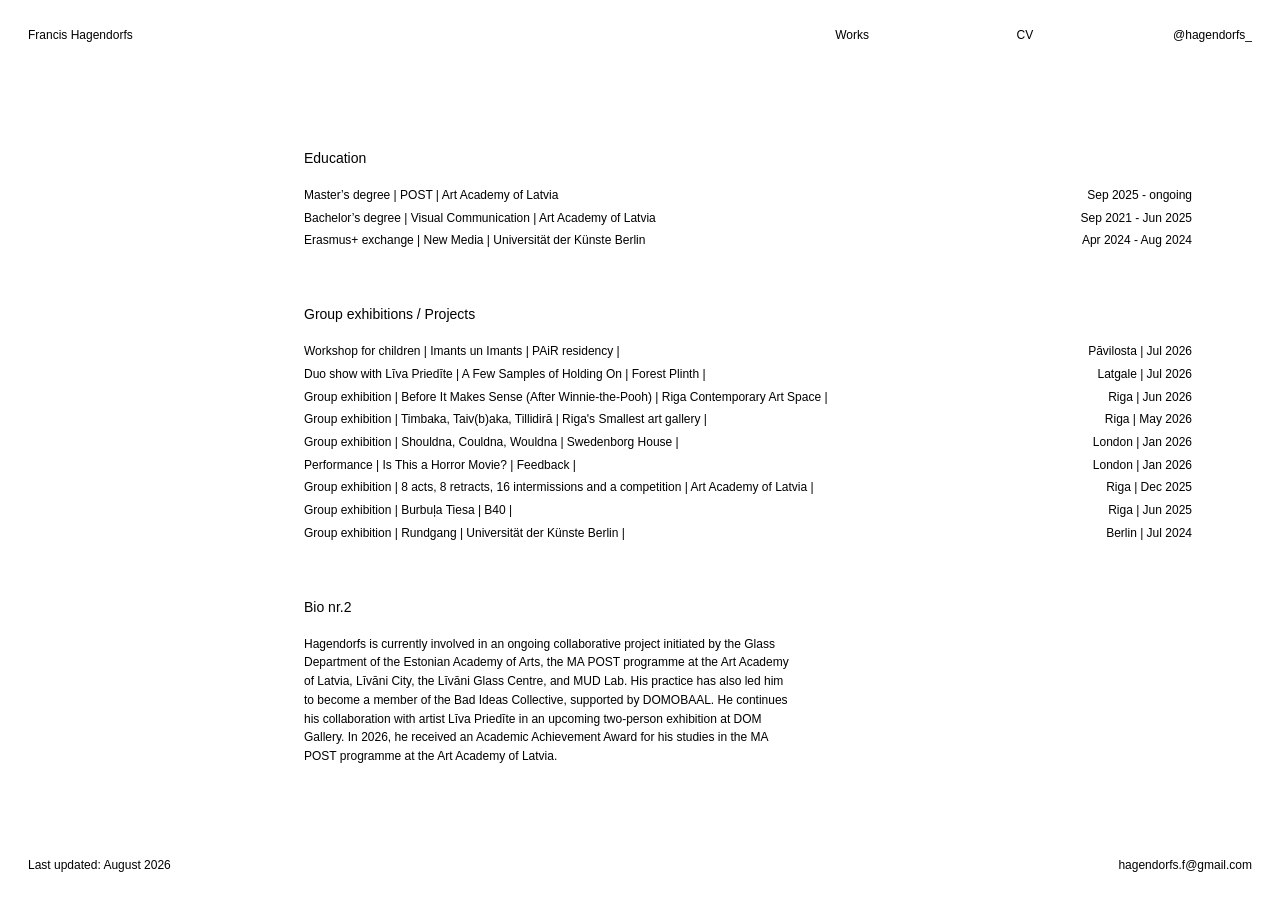
==== cv.html @ 8f119b06 "Add files via upload" ====
<!DOCTYPE html>
<html lang="en">

<head>
    <meta charset="UTF-8">
    <meta name="viewport" content="width=device-width, initial-scale=1.0">

    <title>CV — Francis Hagendorfs</title>

    <link rel="stylesheet" href="style.css">
</head>

<body>

<header class="header">

    <a href="index.html">Francis Hagendorfs</a>

    <a href="works.html">Works</a>

    <a href="cv.html">CV</a>

    <a href="https://www.instagram.com/hagendorfs_/" target="_blank">
        @hagendorfs_
    </a>

</header>

<main class="cv-page">

    <aside class="cv-spacer"></aside>

    <section class="cv-section">

        <h1>Education</h1>

        <div class="cv-entry">
            <p>Master’s degree | POST | Art Academy of Latvia</p>
            <p class="cv-date">Sep 2025 - ongoing</p>
        </div>

        <div class="cv-entry">
            <p>Bachelor’s degree | Visual Communication | Art Academy of Latvia</p>
            <p class="cv-date">Sep 2021 - Jun 2025</p>
        </div>

        <div class="cv-entry">
            <p>Erasmus+ exchange | New Media | Universität der Künste Berlin</p>
            <p class="cv-date">Apr 2024 - Aug 2024</p>
        </div>

        <section class="cv-subsection" aria-labelledby="group-exhibitions-heading">
            <h2 id="group-exhibitions-heading">Group exhibitions / Projects</h2>

            <div class="cv-entry">
                <p>Workshop for children | Imants un Imants | PAiR residency |</p>
                <p class="cv-date">Pāvilosta | Jul 2026</p>
            </div>

            <div class="cv-entry">
                <p>Duo show with Līva Priedīte | A Few Samples of Holding On | Forest Plinth |</p>
                <p class="cv-date">Latgale | Jul 2026</p>
            </div>

            <div class="cv-entry">
                <p>Group exhibition | Before It Makes Sense (After Winnie-the-Pooh) | Riga Contemporary Art Space |</p>
                <p class="cv-date">Riga | Jun 2026</p>
            </div>

            <div class="cv-entry">
                <p>Group exhibition | Timbaka, Taiv(b)aka, Tillidirā | Riga's Smallest art gallery |</p>
                <p class="cv-date">Riga | May 2026</p>
            </div>

            <div class="cv-entry">
                <p>Group exhibition | Shouldna, Couldna, Wouldna | Swedenborg House |</p>
                <p class="cv-date">London | Jan 2026</p>
            </div>

            <div class="cv-entry">
                <p>Performance | Is This a Horror Movie? | Feedback |</p>
                <p class="cv-date">London | Jan 2026</p>
            </div>

            <div class="cv-entry">
                <p>Group exhibition | 8 acts, 8 retracts, 16 intermissions and a competition | Art Academy of Latvia |</p>
                <p class="cv-date">Riga | Dec 2025</p>
            </div>

            <div class="cv-entry">
                <p>Group exhibition | Burbuļa Tiesa | B40 |</p>
                <p class="cv-date">Riga | Jun 2025</p>
            </div>

            <div class="cv-entry">
                <p>Group exhibition | Rundgang | Universität der Künste Berlin |</p>
                <p class="cv-date">Berlin | Jul 2024</p>
            </div>
        </section>

        <section class="cv-subsection cv-bio" aria-labelledby="bio-heading">
            <h2 id="bio-heading">Bio nr.2</h2>
            <p>Hagendorfs is currently involved in an ongoing collaborative project initiated by the Glass Department of the Estonian Academy of Arts, the MA POST programme at the Art Academy of Latvia, Līvāni City, the Līvāni Glass Centre, and MUD Lab. His practice has also led him to become a member of the Bad Ideas Collective, supported by DOMOBAAL. He continues his collaboration with artist Līva Priedīte in an upcoming two-person exhibition at DOM Gallery. In 2026, he received an Academic Achievement Award for his studies in the MA POST programme at the Art Academy of Latvia.</p>
        </section>

    </section>

</main>

<footer class="footer">
    <p>hagendorfs.f@gmail.com</p>
</footer>

<p class="cv-last-updated">Last updated: August 2026</p>

</body>
</html>
---- style.css ----
/* =========================
   RESET
========================= */

* {
    margin: 0;
    padding: 0;
    box-sizing: border-box;
}


/* =========================
   GENERAL
========================= */

body {
    font-family: Arial, sans-serif;
    color: black;
    background: white;
}


/* =========================
   HEADER
========================= */

.header {
    display: grid;
    grid-template-columns: 7fr 1fr 2fr 1fr;
    column-gap: 10px;
    align-items: center;
    padding: 28px 28px;
}

.header a {
    text-decoration: none;
    color: black;
    font-size: 12px;
}

.header a:nth-child(2),
.header a:nth-child(3) {
    justify-self: center;
}

.header a:last-child {
    justify-self: end;
}


/* =========================
   LANDING PAGE
========================= */

.landing {
    display: grid;
    grid-template-columns: 1fr 1fr;
    min-height: calc(100vh - 100px);
    padding: 28px;
}

.bio {
    align-self: center;
    transform: translateY(80px);
    max-width: 430px;
}

.statement {
    align-self: center;
    transform: translateY(-100px);
    justify-self: end;
    max-width: 430px;
}

.landing p {
    font-size: 12px;
    line-height: 1.56;
}

.bio h1 {
    font-size: 14px;
    font-weight: normal;
    margin: 0 0 20px;
}

.bio p + p {
    margin-top: 20px;
}


/* =========================
   FOOTER
========================= */

.footer {
    position: fixed;
    bottom: 28px;
    right: 28px;
}

.footer p {
    font-size: 12px;
}


/* =========================
   WORKS PAGE
========================= */

.works-page {
    display: grid;
    grid-template-columns: 220px 1fr;
    height: calc(100vh - 70px);
}


/* =========================
   PROJECT MENU
========================= */

.project-menu {
    padding: 28px;

    display: flex;
    flex-direction: column;
    gap: 18px;
    justify-content: end;
}

.project-menu a {
    text-decoration: none;
    color: black;
    font-size: 12px;
    line-height: 1.56;
    white-space: nowrap;
}


/* =========================
   PROJECT CONTENT
========================= */

.project-content {
    overflow-y: scroll;

    padding: 80px 28px 28px 84px;
}


/* =========================
   PROJECT TITLE
========================= */

.project-content h1 {
    font-size: 14px;
    font-weight: normal;
    line-height: 1.45;
    max-width: 310px;
}


/* =========================
   PROJECT META
========================= */

.project-meta {
    font-size: 12px;
    font-style: italic;

    margin-top: 4px;
    margin-bottom: 12px;
}


/* =========================
   PROJECT TEXT
========================= */

.project-text {
    display: grid;
    grid-template-columns: 1fr 1fr;

    column-gap: 30px;

    max-width: 1000px;
}

.project-text p {
    font-size: 12px;
    line-height: 1.56;
    margin-bottom: 14px;
}


/* =========================
   IMAGE ROW
   Work1 + Work2
========================= */

.project-images {
    display: grid;
    grid-template-columns: 0.85fr 1.15fr;
    gap: 12px;

    margin-top: 40px;
}

.project-images img {
    width: 100%;
    height: 480px;

    object-fit: cover;
    object-position: center;

    display: block;
}


/* =========================
   FULL WIDTH IMAGE
   Work3
========================= */

.project-image-full {
    width: 100%;

    margin-top: 12px;
    margin-bottom: 12px;
}

.project-text + .project-image-full {
    margin-top: 40px;
}

.project-image-full img {
    width: 100%;
    height: auto;

    display: block;
}


/* =========================
   SECOND IMAGE ROW
   Work4 + Work5
========================= */

/*
   This specifically overrides the 60px
   margin used by the first image row.
*/

.project-image-full + .project-images {
    margin-top: 0;
}

.photo-credit {
    font-size: 12px;
    line-height: 1.4;
    margin-top: 14px;
    margin-bottom: 20px;
}

.project-video {
    width: 100%;
    margin-top: 40px;
}

.project-video video {
    width: 100%;
    height: auto;
    display: block;
}

.project-video iframe {
    width: 100%;
    height: 100%;
    border: 0;
    display: block;
}

.vimeo-embed {
    position: relative;
    padding-top: 56.25%;
}

.vimeo-embed iframe {
    position: absolute;
    inset: 0;
}

.project-venue {
    font-size: 12px;
    line-height: 1.56;
    margin-top: 12px;
    margin-bottom: 4px;
}

.project-images img:nth-child(1) {
    object-position: 30% center;
}

.project-images img:nth-child(2) {
    object-position: center 30%;
}

.project-menu a.active {
    text-decoration: underline;
}

.works-intro {
    font-size: 12px;
    line-height: 1.56;
    margin: 0;
    padding-left: 0;
    transform: translateY(320px);
}

/* =========================
   CV PAGE
========================= */

.cv-page {
    display: grid;
    grid-template-columns: 220px 1fr;
    min-height: calc(100vh - 70px);
}

.cv-section {
    padding: 80px 28px 28px 84px;
    max-width: 1000px;
}

.cv-section h1 {
    font-size: 14px;
    font-weight: normal;
    margin: 0 0 20px;
}

.cv-subsection {
    margin-top: 56px;
}

.cv-subsection h2 {
    font-size: 14px;
    font-weight: normal;
    margin: 0 0 20px;
}

.cv-bio p {
    font-size: 12px;
    line-height: 1.56;
    margin: 0;
    max-width: calc((1000px - 30px) / 2);
}

.cv-entry {
    display: grid;
    grid-template-columns: 1fr 120px;
    column-gap: 30px;
    margin-bottom: 4px;
}

.cv-entry p {
    font-size: 12px;
    line-height: 1.56;
    margin: 0;
}

.cv-date {
    text-align: right;
    white-space: nowrap;
}

.cv-last-updated {
    position: fixed;
    bottom: 28px;
    left: 28px;
    font-size: 12px;
}

@media (max-width: 700px) {
    .cv-page {
        display: block;
    }

    .cv-section {
        padding: 60px 28px 28px;
    }

    .cv-entry {
        grid-template-columns: 1fr;
        row-gap: 4px;
    }

    .cv-date {
        text-align: left;
    }
}
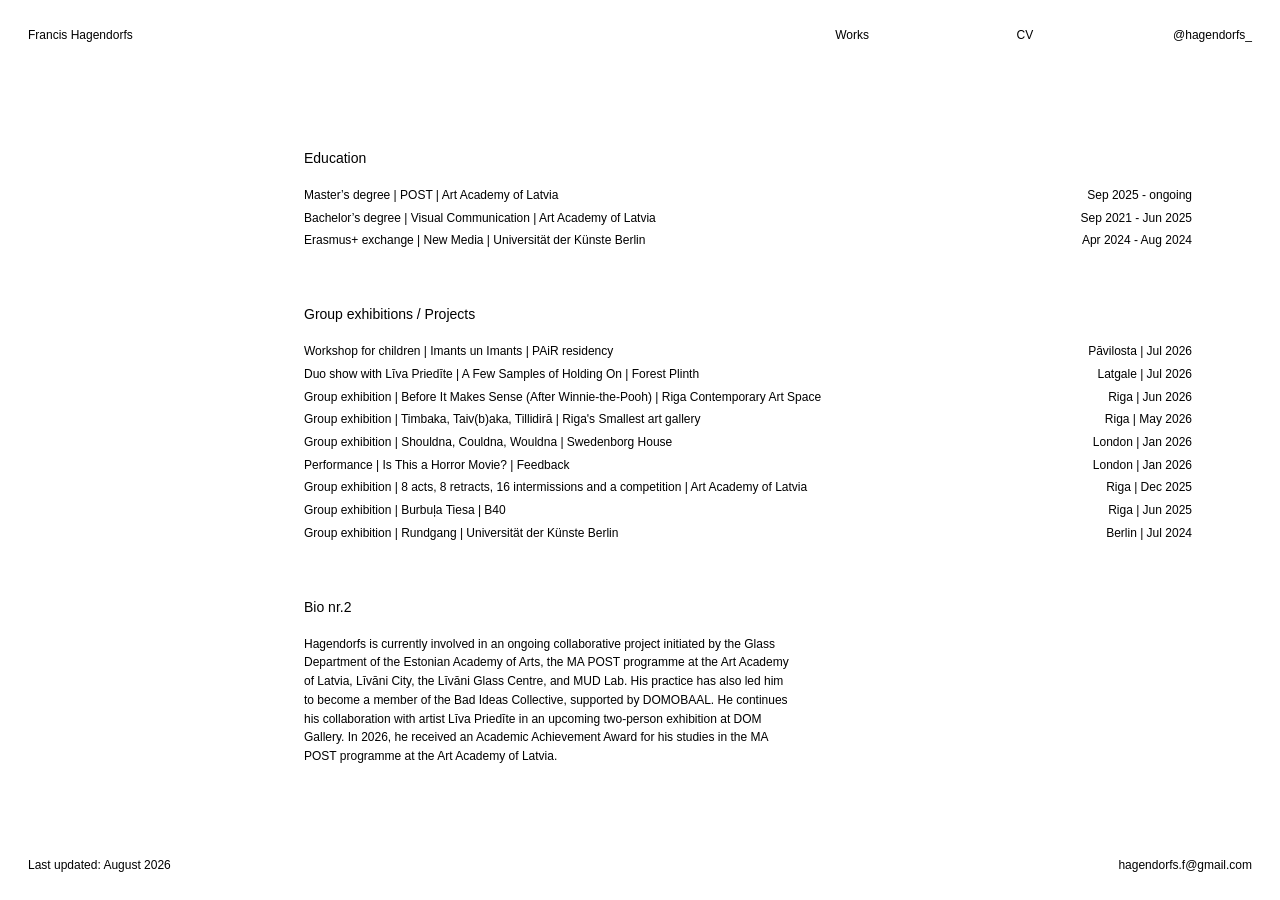
==== commit 3690fcc9: "cv.html" ====
--- a/cv.html
+++ b/cv.html
@@ -35,12 +35,12 @@
         <h1>Education</h1>
 
         <div class="cv-entry">
-            <p>Master’s degree | POST | Art Academy of Latvia</p>
+            <p><span class="cv-degree-full">Master’s degree</span><span class="cv-degree-short">MA</span> | POST | Art Academy of Latvia</p>
             <p class="cv-date">Sep 2025 - ongoing</p>
         </div>
 
         <div class="cv-entry">
-            <p>Bachelor’s degree | Visual Communication | Art Academy of Latvia</p>
+            <p><span class="cv-degree-full">Bachelor’s degree</span><span class="cv-degree-short">BA</span> | Visual Communication | Art Academy of Latvia</p>
             <p class="cv-date">Sep 2021 - Jun 2025</p>
         </div>
 
@@ -52,48 +52,54 @@
         <section class="cv-subsection" aria-labelledby="group-exhibitions-heading">
             <h2 id="group-exhibitions-heading">Group exhibitions / Projects</h2>
 
+            <h3 class="cv-year">2026</h3>
+
             <div class="cv-entry">
-                <p>Workshop for children | Imants un Imants | PAiR residency |</p>
+                <p>Workshop for children | Imants un Imants <span class="cv-entry-venue">PAiR residency</span></p>
                 <p class="cv-date">Pāvilosta | Jul 2026</p>
             </div>
 
             <div class="cv-entry">
-                <p>Duo show with Līva Priedīte | A Few Samples of Holding On | Forest Plinth |</p>
+                <p>Duo show with Līva Priedīte | A Few Samples of Holding On <span class="cv-entry-venue">Forest Plinth</span></p>
                 <p class="cv-date">Latgale | Jul 2026</p>
             </div>
 
             <div class="cv-entry">
-                <p>Group exhibition | Before It Makes Sense (After Winnie-the-Pooh) | Riga Contemporary Art Space |</p>
+                <p>Group exhibition | Before It Makes Sense (After Winnie-the-Pooh) <span class="cv-entry-venue">Riga Contemporary Art Space</span></p>
                 <p class="cv-date">Riga | Jun 2026</p>
             </div>
 
             <div class="cv-entry">
-                <p>Group exhibition | Timbaka, Taiv(b)aka, Tillidirā | Riga's Smallest art gallery |</p>
+                <p>Group exhibition | Timbaka, Taiv(b)aka, Tillidirā <span class="cv-entry-venue">Riga's Smallest art gallery</span></p>
                 <p class="cv-date">Riga | May 2026</p>
             </div>
 
             <div class="cv-entry">
-                <p>Group exhibition | Shouldna, Couldna, Wouldna | Swedenborg House |</p>
+                <p>Group exhibition | Shouldna, Couldna, Wouldna <span class="cv-entry-venue">Swedenborg House</span></p>
                 <p class="cv-date">London | Jan 2026</p>
             </div>
 
             <div class="cv-entry">
-                <p>Performance | Is This a Horror Movie? | Feedback |</p>
+                <p>Performance | Is This a Horror Movie? <span class="cv-entry-venue">Feedback</span></p>
                 <p class="cv-date">London | Jan 2026</p>
             </div>
 
+            <h3 class="cv-year">2025</h3>
+
             <div class="cv-entry">
-                <p>Group exhibition | 8 acts, 8 retracts, 16 intermissions and a competition | Art Academy of Latvia |</p>
+                <p>Group exhibition | 8 acts, 8 retracts, 16 intermissions and a competition <span class="cv-entry-venue">Art Academy of Latvia</span></p>
                 <p class="cv-date">Riga | Dec 2025</p>
             </div>
 
             <div class="cv-entry">
-                <p>Group exhibition | Burbuļa Tiesa | B40 |</p>
+                <p>Group exhibition | Burbuļa Tiesa <span class="cv-entry-venue">B40</span></p>
                 <p class="cv-date">Riga | Jun 2025</p>
             </div>
 
+            <h3 class="cv-year">2024</h3>
+
             <div class="cv-entry">
-                <p>Group exhibition | Rundgang | Universität der Künste Berlin |</p>
+                <p>Group exhibition | Rundgang <span class="cv-entry-venue">Universität der Künste Berlin</span></p>
                 <p class="cv-date">Berlin | Jul 2024</p>
             </div>
         </section>
--- a/style.css
+++ b/style.css
@@ -347,6 +347,18 @@
     margin: 0 0 20px;
 }
 
+.cv-year {
+    display: none;
+}
+
+.cv-entry-venue::before {
+    content: "| ";
+}
+
+.cv-degree-short {
+    display: none;
+}
+
 .cv-bio p {
     font-size: 12px;
     line-height: 1.56;
@@ -380,12 +392,79 @@
 }
 
 @media (max-width: 700px) {
+    .header {
+        grid-template-columns: 1fr auto auto auto;
+        column-gap: 12px;
+        padding: 20px;
+    }
+
+    .landing {
+        grid-template-columns: 1fr;
+        min-height: auto;
+        gap: 80px;
+        padding: 64px 20px 100px;
+    }
+
+    .bio,
+    .statement {
+        align-self: auto;
+        justify-self: auto;
+        max-width: none;
+        transform: none;
+    }
+
+    .works-page {
+        display: block;
+        height: auto;
+    }
+
+    .project-menu {
+        align-items: flex-start;
+        gap: 12px;
+        justify-content: flex-start;
+        padding: 40px 20px 28px;
+    }
+
+    .project-menu a {
+        white-space: normal;
+    }
+
+    .project-content {
+        overflow: visible;
+        padding: 36px 20px 80px;
+    }
+
+    .project-text,
+    .project-images {
+        grid-template-columns: 1fr;
+    }
+
+    .project-images {
+        gap: 12px;
+    }
+
+    .project-images img {
+        height: auto;
+    }
+
+    .project-content h1 {
+        max-width: none;
+    }
+
+    .works-intro {
+        position: fixed;
+        bottom: 20px;
+        left: 20px;
+        text-align: left;
+        transform: none;
+    }
+
     .cv-page {
         display: block;
     }
 
     .cv-section {
-        padding: 60px 28px 28px;
+        padding: 60px 20px 48px;
     }
 
     .cv-entry {
@@ -393,7 +472,64 @@
         row-gap: 4px;
     }
 
+    .cv-subsection .cv-date {
+        display: none;
+    }
+
+    .cv-subsection .cv-entry {
+        margin-bottom: 10px;
+    }
+
+    .cv-entry-venue {
+        display: block;
+    }
+
+    .cv-entry-venue::before {
+        content: none;
+    }
+
+    .cv-degree-full {
+        display: none;
+    }
+
+    .cv-degree-short {
+        display: inline;
+    }
+
+    .cv-year {
+        display: block;
+        font-size: 12px;
+        font-weight: normal;
+        margin: 8px 0 4px;
+    }
+
+    .cv-subsection h2 + .cv-year {
+        margin-top: 0;
+    }
+
     .cv-date {
         text-align: left;
     }
-}
+
+    .cv-bio p {
+        max-width: none;
+    }
+
+    .footer {
+        position: static;
+        padding: 0 20px 20px;
+        text-align: right;
+    }
+
+    .landing + .footer {
+        position: fixed;
+        right: 20px;
+        bottom: 20px;
+        padding: 0;
+    }
+
+    .cv-last-updated {
+        position: static;
+        padding: 0 20px 20px;
+    }
+}
